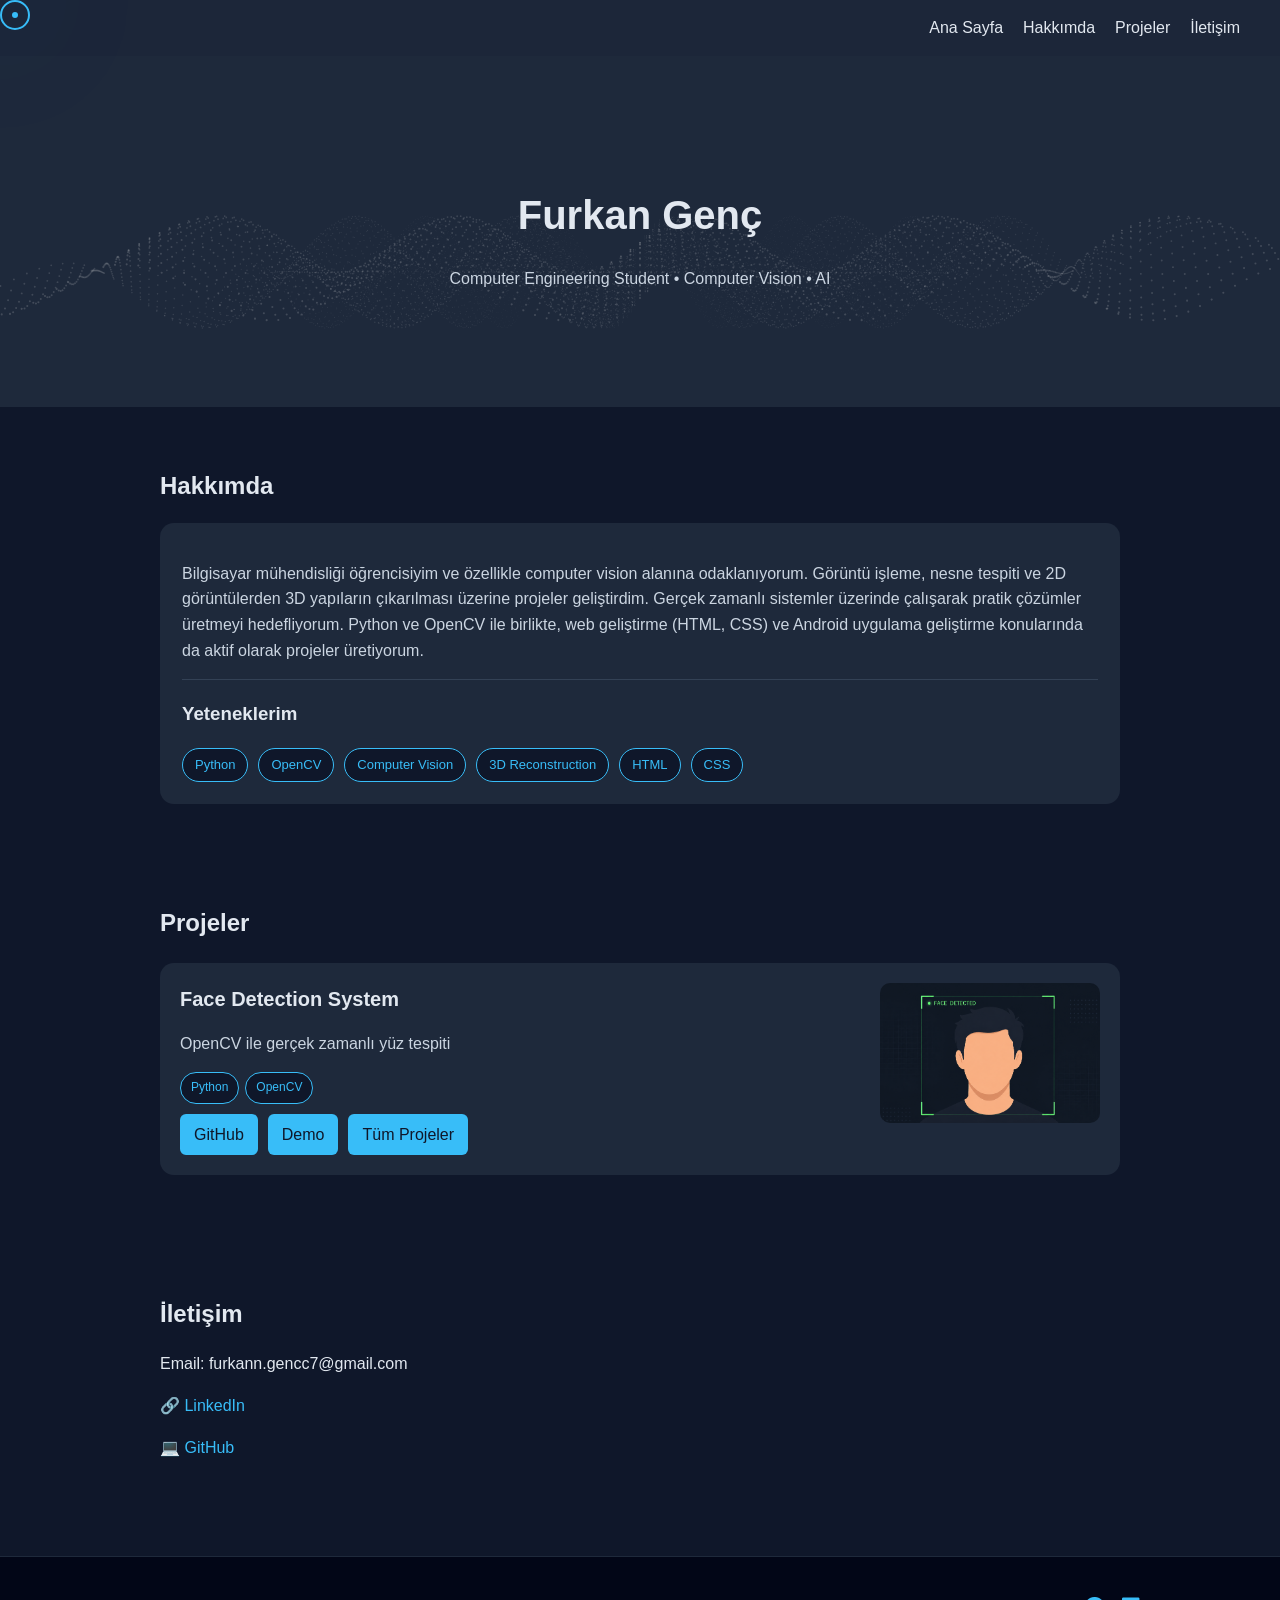
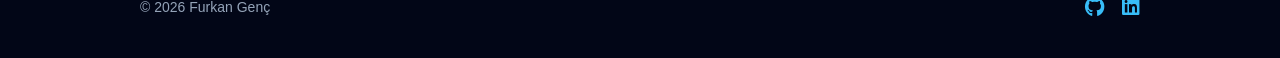
==== index.html @ 29ef0cb0 "Add files via upload" ====
<!DOCTYPE html>
<html lang="tr">
<head>
  <meta charset="UTF-8">
  <meta name="viewport" content="width=device-width, initial-scale=1.0">
  <title>Furkan Portfolio</title>
  <link rel="stylesheet" href="style.css">
<link rel="stylesheet" href="https://cdnjs.cloudflare.com/ajax/libs/font-awesome/6.5.0/css/all.min.css">
  <style>
    html {
      scroll-behavior: smooth;
    }
  </style>
</head>

<body>

<div class="cursor-ring">
<div class="cursor-dot"></div>
</div>
<div class="cursor-light"></div>

<nav class="navbar">
 
  <div class="left">
    <div class="logo"></div>
  </div>
   <input type="checkbox" id="menu-toggle">
  <label for="menu-toggle" class="hamburger">☰</label>

  
    <ul class="nav-links">
      <li><a href="#home">Ana Sayfa</a></li>
      <li><a href="#about">Hakkımda</a></li>
      <li><a href="projects.html">Projeler</a></li>
      <li><a href="#contact">İletişim</a></li>
    </ul>


 

</nav>

<header id="home" class="hero">

  <canvas id="wave3D"></canvas>

  <div class="hero-content">

    <h1>Furkan Genç</h1>

    <p class="hero-subtitle">
      Computer Engineering Student • Computer Vision • AI
    </p>

    

  </div>

</header>
<section id="about" class="section">

  <h2>Hakkımda</h2>

  <div class="about-card">
    <p class="about-text">
     Bilgisayar mühendisliği öğrencisiyim ve özellikle computer vision alanına odaklanıyorum. 
Görüntü işleme, nesne tespiti ve 2D görüntülerden 3D yapıların çıkarılması üzerine projeler geliştirdim. 
Gerçek zamanlı sistemler üzerinde çalışarak pratik çözümler üretmeyi hedefliyorum.

Python ve OpenCV ile birlikte, web geliştirme (HTML, CSS) ve Android uygulama geliştirme konularında da aktif olarak projeler üretiyorum.
    </p>

    <div class="line"></div>

    <h3>Yeteneklerim</h3>

    <div class="skills">
      <span>Python</span>
      <span>OpenCV</span>
      <span>Computer Vision</span>
      <span>3D Reconstruction</span>
      <span>HTML</span>
      <span>CSS</span>
    </div>
  </div>

</section>

<!-- PROJECT PREVIEW -->
<section class="section">
  <h2>Projeler</h2>

  <div class="project-card">
    <div class="project-info">
      <h3>Face Detection System</h3>
      <p>OpenCV ile gerçek zamanlı yüz tespiti</p>

      <div class="tags">
        <span>Python</span>
        <span>OpenCV</span>
      </div>

      <div class="buttons">
        <a href="https://github.com/FurkanGencc/image_processing_basic/tree/main/computer_vision_projects"target="_blank">GitHub</a>
        <a href="#">Demo</a>
        <a href="projects.html">Tüm Projeler</a>
      </div>
    </div>

    <div class="project-media">
      <img src="images/face_Detection.png" alt="Face Detection">
    </div>
  </div>

</section>

<!-- CONTACT -->
<section id="contact" class="section">

  <h2>İletişim</h2>

  <p>Email: furkann.gencc7@gmail.com</p>
  <p>🔗 <a href="https://www.linkedin.com/in/furkan-gen%C3%A7-9b0784228/" target="_blank">LinkedIn</a></p>
  <p>💻 <a href="https://github.com/FurkanGencc" target="_blank">GitHub</a></p>

</section>
<script>
const canvas = document.getElementById("wave3D");
const ctx = canvas.getContext("2d");

function resize() {
  const dpr = window.devicePixelRatio || 1;
  canvas.width = canvas.offsetWidth * dpr;
  canvas.height = canvas.offsetHeight * dpr;
  ctx.setTransform(dpr, 0, 0, dpr, 0, 0);
}
resize();
window.addEventListener("resize", resize);

let time = 0;

// 🔥 biraz azaltıldı ama görünüm aynı hissi verir
const cols = 120;
const rows = 80;

// 🎯 scroll sırasında kapatma (EN BÜYÜK OPTİMİZASYON)
let isVisible = true;

const observer = new IntersectionObserver((entries) => {
  isVisible = entries[0].isIntersecting;
}, {
  threshold: 0.01
});

observer.observe(canvas);

// 🔥 ön hesaplamalar (micro optimize)
const waveScale = 0.25;
const waveHeight = 28;
const spacing = 6;
const depthFactor = 0.85;
const distance = 420;

function draw() {
  if (!isVisible) {
    requestAnimationFrame(draw);
    return;
  }

  ctx.clearRect(0, 0, canvas.width, canvas.height);

  time += 0.02;

  const centerX = canvas.offsetWidth / 2;
  const centerY = canvas.offsetHeight / 2;

  for (let z = 0; z < rows; z++) {
    const pzBase = (z - rows / 2) * spacing;

    for (let x = 0; x < cols; x++) {

      const px = (x - cols / 2) * spacing;

      // 🌊 wave (aynı ama daha hafif hesap)
      const wave =
        Math.sin(x * waveScale + time) +
        Math.cos(z * waveScale + time);

      const py = wave * waveHeight;

      const scale = distance / (distance + pzBase * depthFactor);

      const screenX = centerX + px * scale;
      const screenY = centerY + py + 40;

      if (scale <= 0) continue;

      const size = 0.55 * scale;
      const alpha = Math.min(0.6, scale * 0.1);

      ctx.beginPath();
      ctx.fillStyle = `rgba(220,220,220,${alpha})`;
      ctx.arc(screenX, screenY, size, 0, Math.PI * 2);
      ctx.fill();
    }
  }

  requestAnimationFrame(draw);
}

draw();
const cursor = document.querySelector(".cursor-ring");

let mouseX = 0;
let mouseY = 0;

let x = 0;
let y = 0;

/* mouse takip */
document.addEventListener("mousemove", (e) => {
  mouseX = e.clientX;
  mouseY = e.clientY;
});

function animate() {
  x += (mouseX - x) * 0.18;
  y += (mouseY - y) * 0.18;

  cursor.style.transform = `translate(${x}px, ${y}px)`;

  requestAnimationFrame(animate);
}

animate();

const targets = document.querySelectorAll(
  "a, button, .project-card, .about-card, .card, .navbar, footer"
);

targets.forEach(el => {
  el.addEventListener("mouseover", () => {
    cursor.style.opacity = "0";
  });

  el.addEventListener("mouseout", () => {
    cursor.style.opacity = "1";
  });
});


</script>

<footer class="footer">
  <div class="footer-content">

    <p>© 2026 Furkan Genç</p>

    <div class="footer-icons">
      <a href="https://github.com/FurkanGencc" target="_blank">
        <i class="fa-brands fa-github"></i>
      </a>

      <a href="https://www.linkedin.com/in/furkan-gen%C3%A7-9b0784228/" target="_blank">
        <i class="fa-brands fa-linkedin"></i>
      </a>
    </div>

  </div>
</footer>
</body>
</html>
---- style.css ----
/* ================= BASE ================= */
* {
  box-sizing: border-box;
}

body {
  font-family: Arial, sans-serif;
  margin: 0;
  background: #0f172a;
  color: #e2e8f0;
  line-height: 1.6;
}

/* ================= NAVBAR ================= */
.navbar {
  position: sticky;
  top: 0;
  z-index: 1000;

  display: flex;
  justify-content: space-between;
  align-items: center;

  padding: 15px 40px;
  background: rgba(30, 41, 59, 0.9);
  backdrop-filter: blur(10px);
  border-bottom: 1px solid #1e293b;
  
}

.logo {
  font-weight: bold;
  font-size: 18px;
}

.nav-links {
  list-style: none;
  display: flex;
  gap: 20px;
  margin: 0;
  padding: 0;
}

.nav-links a {
  color: #e2e8f0;
  text-decoration: none;
}


/* ================= HERO ================= */
.hero {
  position: relative;
  text-align: center;
  padding: 70px 20px;
  background: #1e293b;
  height: 100vh;
}

.hero h1 {
  font-size: 40px;
}

/* ================= SECTION (KRİTİK FIX) ================= */
.section {
  width: 100%;
  max-width: 1000px;
  margin: 0 auto;
  padding: 40px 20px;
}

/* başlık hizası */
.section h2 {
  text-align: left;
  margin-bottom: 18px;
}

/* ================= ABOUT CARD ================= */
.about-card {
  background: #1e293b;
  padding: 22px;
  border-radius: 14px;
  transition: 0.3s;
}

.about-card:hover {
  transform: translateY(-3px);
}

.about-text {
  color: #cbd5e1;
}

.line {
  height: 1px;
  background: #334155;
  margin: 14px 0;
}

.skills {
  display: flex;
  flex-wrap: wrap;
  gap: 10px;
}

.skills span {
  padding: 6px 12px;
  border-radius: 20px;
  background: #0f172a;
  border: 1px solid #38bdf8;
  color: #38bdf8;
  font-size: 13px;
}

.skills span:hover {
  background: #38bdf8;
  color: #0f172a;
}

/* ================= PROJECT PREVIEW (HOME CARD) ================= */
.project {
  background: #1e293b;
  padding: 20px;
  margin: 15px 0;
  border-radius: 12px;
  border: 1px solid #0f172a;
  transition: 0.25s ease;
}

.project:hover {
  transform: translateY(-3px);
}

.project a {
  display: inline-block;
  margin-top: 10px;
  padding: 6px 12px;
  background: #38bdf8;
  color: #0f172a;
  border-radius: 6px;
  text-decoration: none;
}

/* ================= PROJECT PAGE CARD ================= */
.project-card {
  display: grid;
  grid-template-columns: 1fr 220px;
  gap: 20px;

  background: #1e293b;
  padding: 20px;
  margin: 20px 0;
  border-radius: 14px;

  transition: 0.25s ease;
}

.project-card:hover {
  transform: translateY(-4px);
}

.project-info h3 {
  font-size: 20px;
  margin: 0;
}

.project-info p {
  color: #cbd5e1;
}

/* tags */
.tags {
  display: flex;
  flex-wrap: wrap;
  gap: 6px;
  margin: 10px 0;
}

.tags span {
  background: #0f172a;
  border: 1px solid #38bdf8;
  color: #38bdf8;
  padding: 5px 10px;
  border-radius: 20px;
  font-size: 12px;
}

/* buttons */
.buttons {
  display: flex;
  flex-wrap: wrap;
  gap: 10px;
  margin-top: 10px;
}

.buttons a {
  padding: 8px 14px;
  background: #38bdf8;
  color: #0f172a;
  border-radius: 6px;
  text-decoration: none;
}

/* media */
.project-media {
  width: 100%;
  height: 140px;
  background: #0f172a;
  border-radius: 10px;
   overflow: hidden;
}
.project-media img{
  width: 100%;
  height: 120%;
  object-fit: cover;
}
/* ================= CONTACT ================= */
.contact-card {
  background: #1e293b;
  padding: 20px;
  border-radius: 12px;
}

/* ================= HAMBURGER ================= */
#menu-toggle {
  display: none;
}

.hamburger {
  display: none;
  font-size: 26px;
  cursor: pointer;
  color: #e2e8f0;
}

/* ================= MOBILE FIX (FINAL CLEAN SYSTEM) ================= */
@media (max-width: 768px) {

  .hamburger {
    display: block;
  }

  .nav-links {
    display: none;
    flex-direction: column;
    position: absolute;
    top: 60px;
    right: 20px;
    background: #1e293b;
    padding: 15px;
    border-radius: 10px;
  }

  #menu-toggle:checked ~ .nav-links {
    display: flex;
  }

  /* SECTION FULL ALIGN */
  .section {
    padding: 25px 14px;
  }

  /* HOME PROJECT CARD */
  .project {
    margin: 12px 0;
  }

  /* PROJECT PAGE CARD FIX */
  .project-card {
    grid-template-columns: 1fr;
    gap: 12px;
  }

  .project-media {
    height: 180px;
  }

  /* TEXT SCALE FIX */
  .hero h1 {
    font-size: 32px;
  }

  .project-info h3 {
    font-size: 18px;
  }
}
#contact a {
  color: #38bdf8;
  text-decoration: none;
}

#contact a:hover {
  text-decoration: underline;
}
/* ================= HERO FIX ================= */
/* ================= HERO AI BACKGROUND ================= */
.hero {
  position: relative;
  height: 350px;
  overflow: hidden;
  display: flex;
  justify-content: center;
  align-items: center;
  text-align: center;
  background: #1e293b;
}

/* CANVAS */



.hero-subtitle {
  color: #cbd5e1;
  font-size: 16px;
  margin-top: -20px;
}




#wave3D {
  position: absolute;
  inset: 0;
  top: 0;
  left: 0;
  width: 100%;
  height: 100%;
  display: block;
}
.cursor-light {
  transition: transform 0.1s ease-out;
  position: fixed;
  top: 0;
  left: 0;
  width: 200px;
  height: 200px;
  pointer-events: none;
  z-index: 9999;

  background: radial-gradient(
    circle,
    rgba(14, 165, 233, 0.22) 0%,
  rgba(14, 165, 233, 0.10) 25%,
  rgba(2, 132, 199, 0.06) 45%,
  rgba(2, 132, 199, 0.02) 65%,
  rgba(0, 0, 0, 0) 80%
  );

  transform: translate(-50%, -50%);

  /* 🔥 ASIL FIX */
  filter: blur(90px) saturate(160%);

  opacity: 0.3;

  /* 💡 daha smooth GPU rendering */
  will-change: transform;
}


#depthField {
  position: absolute;
  inset: 0;
  width: 100%;
  height: 100%;
  z-index: 0;
}

.hero-content {
  display: flex;
  flex-direction: column;
  align-items: center;
  justify-content: center;
  gap: 10px;
}
.hero {
  display: flex;
  align-items: center;
  justify-content: center;
}

.hero-content {
  position: relative;
  z-index: 2;

  display: flex;
  flex-direction: column;
  align-items: center;
  justify-content: center;

  gap: 12px;
}
/* 🔵 CURSOR CONTAINER */
.cursor-ring {
  position: fixed;
  top: 0;
  left: 0;

  width: 30px;
  height: 30px;

  border: 2px solid #38bdf8;
  border-radius: 50%;

  pointer-events: none;
  z-index: 9999;

  transform: translate(-50%, -50%);

  display: flex;
  align-items: center;
  justify-content: center;

  transition: opacity 0.2s ease;
}

/* 🔵 DOT */
.cursor-dot {
  width: 6px;
  height: 6px;
  background: #38bdf8;
  border-radius: 50%;
}


.cursor-hide {
  opacity: 0;
}
.footer {
  background: #020617;
  border-top: 1px solid #1e293b;
  padding: 25px 20px;
  margin-top: 40px;
}

.footer-content {
  max-width: 1000px;
  margin: 0 auto;

  display: flex;
  justify-content: space-between;
  align-items: center;
}

.footer p {
  color: #94a3b8;
  font-size: 14px;
}

/* 🔵 ikonlar */
.footer-icons {
  display: flex;
  gap: 18px;
}

.footer-icons a {
  color: #38bdf8;
  font-size: 20px;
  transition: 0.2s;
}

.footer-icons a:hover {
  transform: translateY(-3px);
  color: #0ea5e9;
}
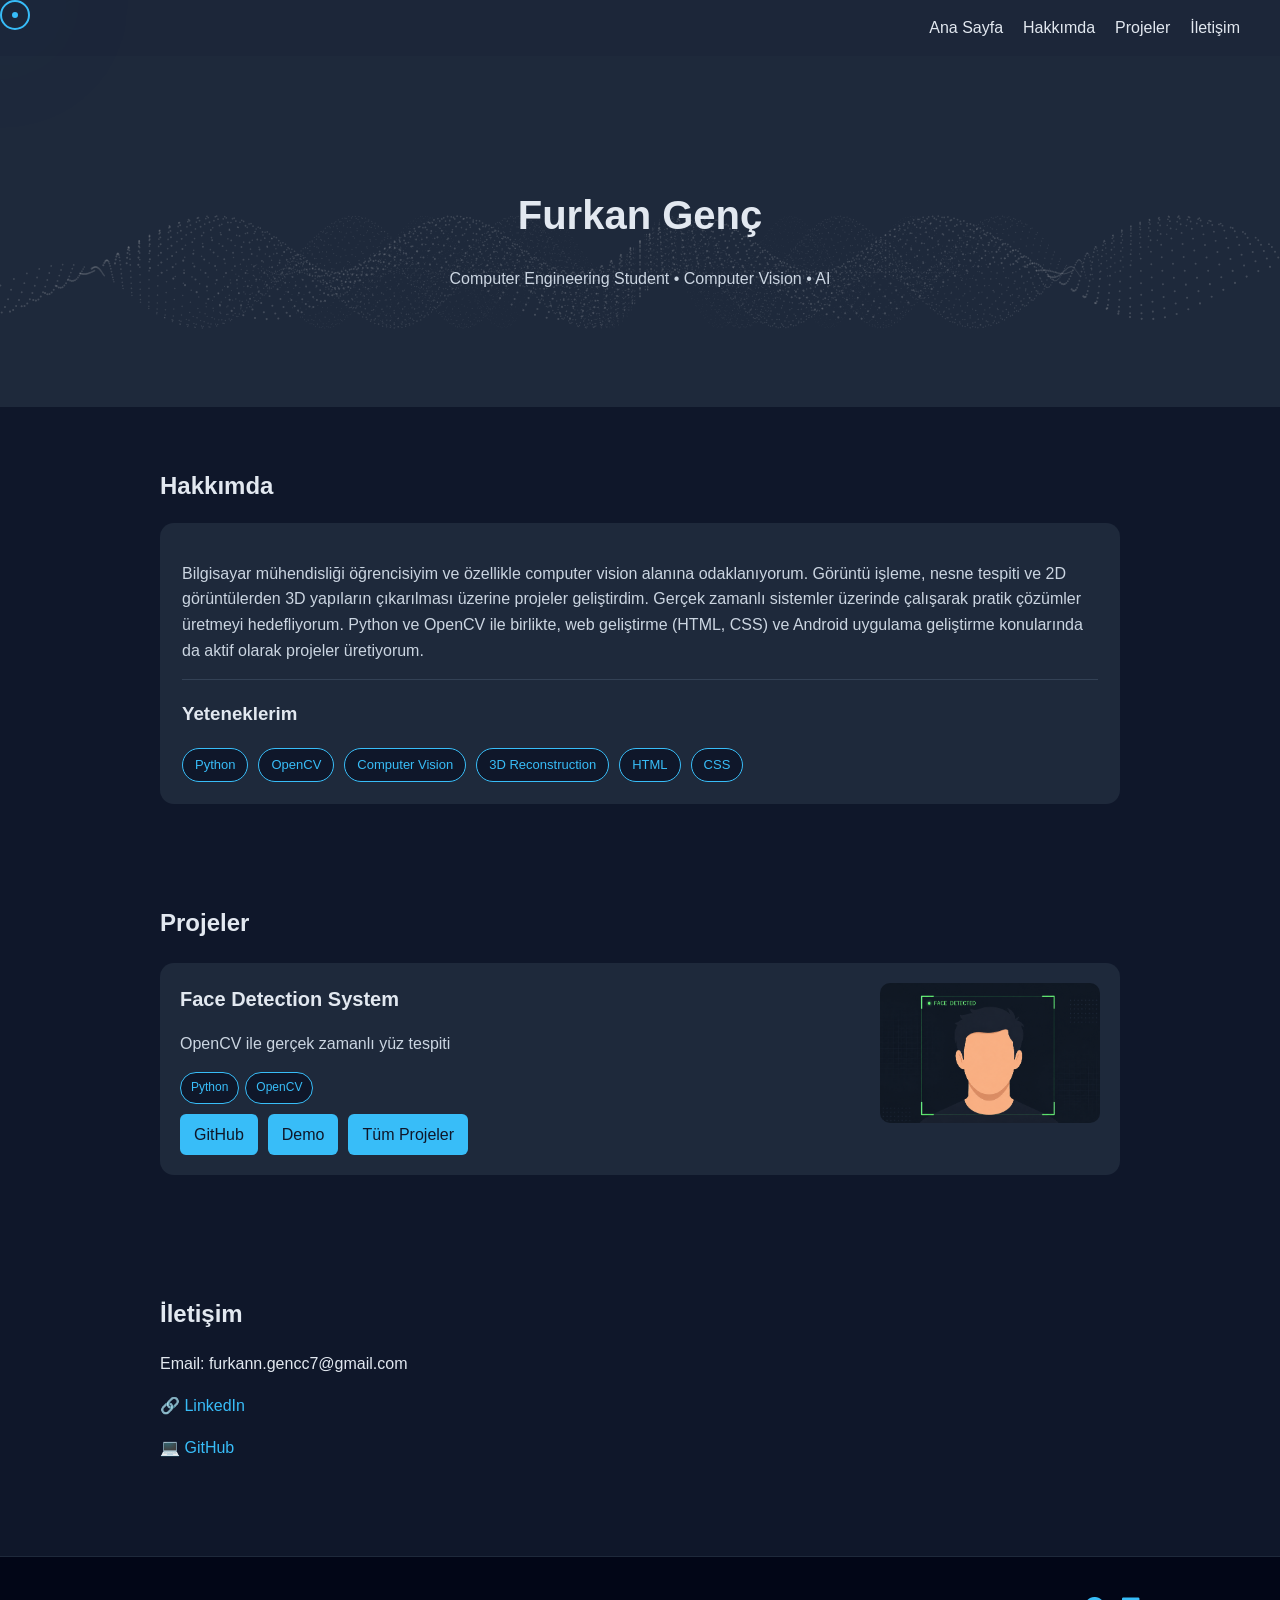
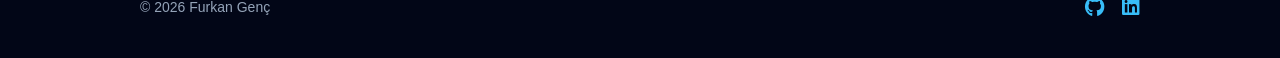
==== commit 9370edae: "Fix HTML structure and remove duplicate content" ====
--- a/index.html
+++ b/index.html
@@ -140,11 +140,10 @@
 
 let time = 0;
 
-// 🔥 biraz azaltıldı ama görünüm aynı hissi verir
+
 const cols = 120;
 const rows = 80;
 
-// 🎯 scroll sırasında kapatma (EN BÜYÜK OPTİMİZASYON)
 let isVisible = true;
 
 const observer = new IntersectionObserver((entries) => {
@@ -155,7 +154,7 @@
 
 observer.observe(canvas);
 
-// 🔥 ön hesaplamalar (micro optimize)
+
 const waveScale = 0.25;
 const waveHeight = 28;
 const spacing = 6;
@@ -182,7 +181,7 @@
 
       const px = (x - cols / 2) * spacing;
 
-      // 🌊 wave (aynı ama daha hafif hesap)
+
       const wave =
         Math.sin(x * waveScale + time) +
         Math.cos(z * waveScale + time);
@@ -270,4 +269,4 @@
   </div>
 </footer>
 </body>
-</html>+</html>
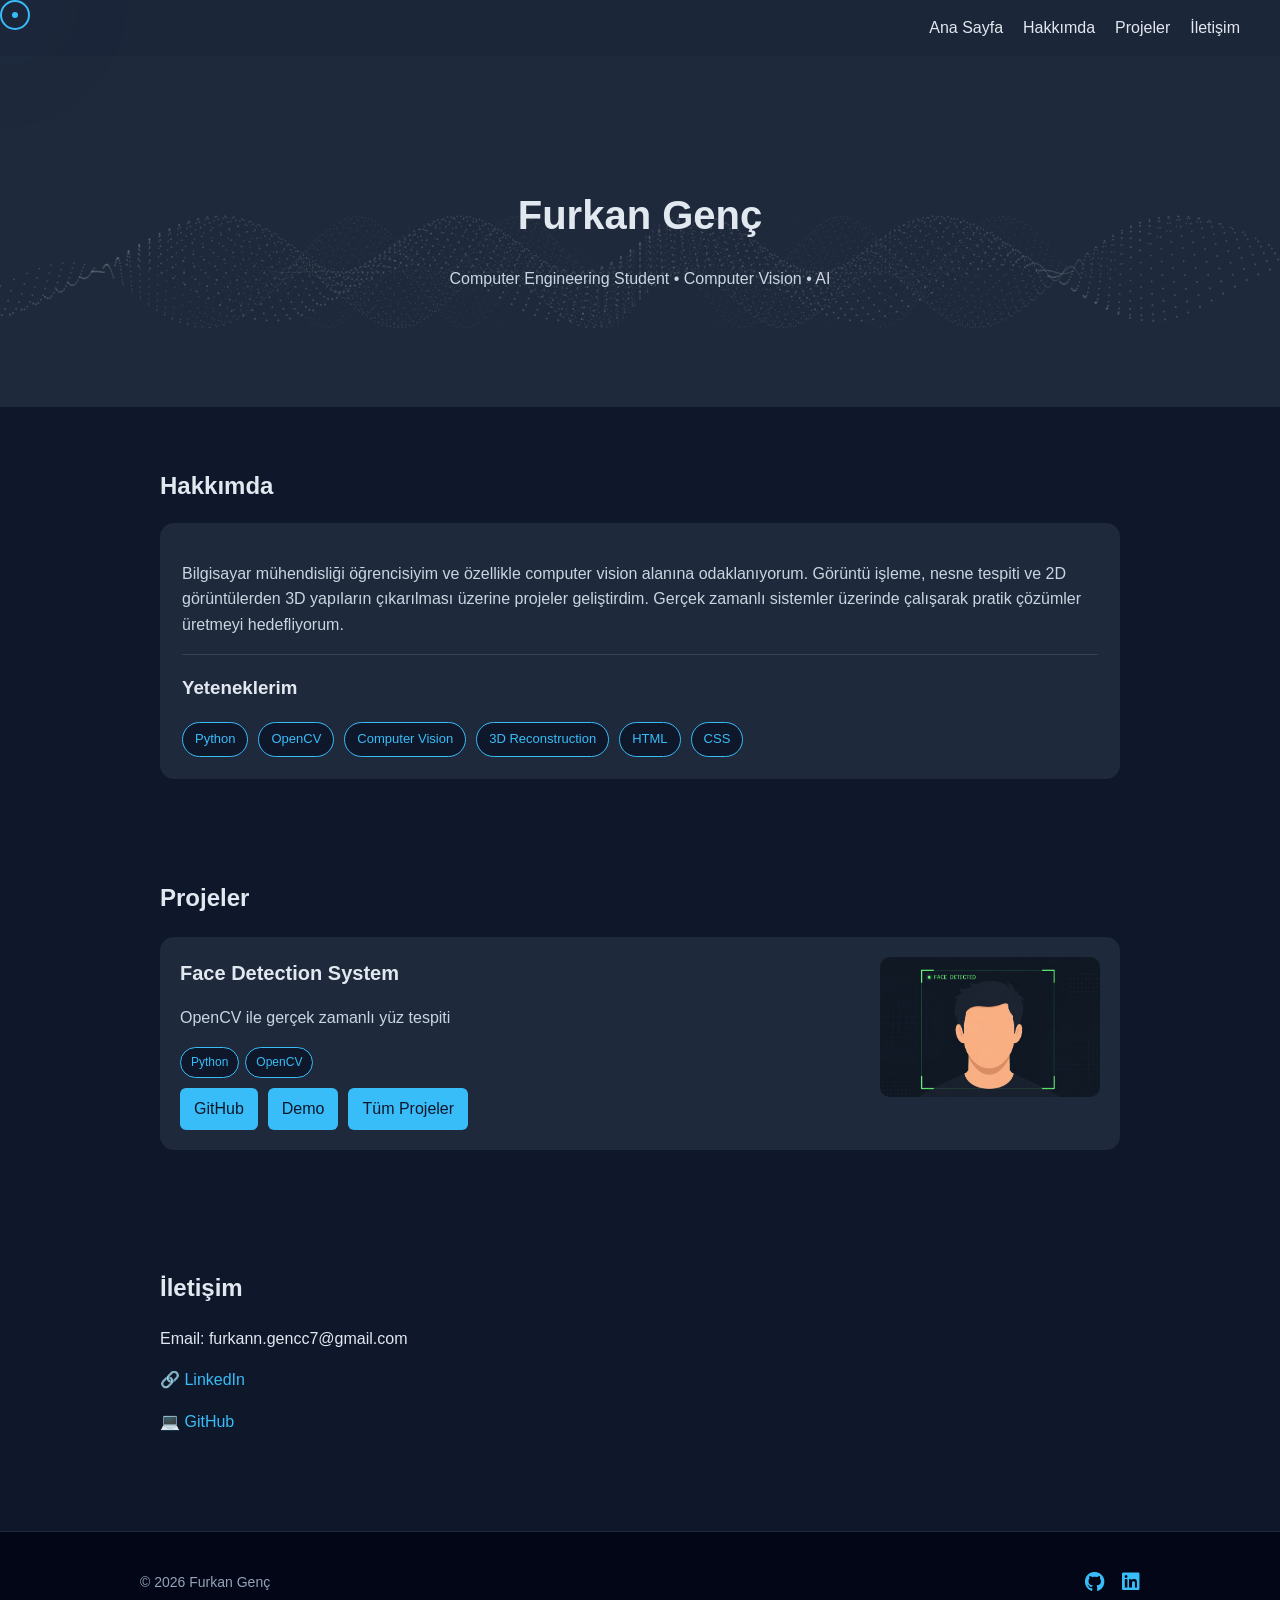
==== commit b5dacffa: "Refactor HTML structure and improve responsiveness" ====
--- a/index.html
+++ b/index.html
@@ -5,7 +5,7 @@
   <meta name="viewport" content="width=device-width, initial-scale=1.0">
   <title>Furkan Portfolio</title>
   <link rel="stylesheet" href="style.css">
-<link rel="stylesheet" href="https://cdnjs.cloudflare.com/ajax/libs/font-awesome/6.5.0/css/all.min.css">
+  <link rel="stylesheet" href="https://cdnjs.cloudflare.com/ajax/libs/font-awesome/6.5.0/css/all.min.css">
   <style>
     html {
       scroll-behavior: smooth;
@@ -16,7 +16,7 @@
 <body>
 
 <div class="cursor-ring">
-<div class="cursor-dot"></div>
+  <div class="cursor-dot"></div>
 </div>
 <div class="cursor-light"></div>
 
@@ -25,19 +25,16 @@
   <div class="left">
     <div class="logo"></div>
   </div>
-   <input type="checkbox" id="menu-toggle">
+
+  <input type="checkbox" id="menu-toggle">
   <label for="menu-toggle" class="hamburger">☰</label>
 
-  
-    <ul class="nav-links">
-      <li><a href="#home">Ana Sayfa</a></li>
-      <li><a href="#about">Hakkımda</a></li>
-      <li><a href="projects.html">Projeler</a></li>
-      <li><a href="#contact">İletişim</a></li>
-    </ul>
-
-
- 
+  <ul class="nav-links">
+    <li><a href="#home">Ana Sayfa</a></li>
+    <li><a href="#about">Hakkımda</a></li>
+    <li><a href="projects.html">Projeler</a></li>
+    <li><a href="#contact">İletişim</a></li>
+  </ul>
 
 </nav>
 
@@ -53,22 +50,19 @@
       Computer Engineering Student • Computer Vision • AI
     </p>
 
-    
-
   </div>
 
 </header>
+
 <section id="about" class="section">
 
   <h2>Hakkımda</h2>
 
   <div class="about-card">
     <p class="about-text">
-     Bilgisayar mühendisliği öğrencisiyim ve özellikle computer vision alanına odaklanıyorum. 
-Görüntü işleme, nesne tespiti ve 2D görüntülerden 3D yapıların çıkarılması üzerine projeler geliştirdim. 
-Gerçek zamanlı sistemler üzerinde çalışarak pratik çözümler üretmeyi hedefliyorum.
-
-Python ve OpenCV ile birlikte, web geliştirme (HTML, CSS) ve Android uygulama geliştirme konularında da aktif olarak projeler üretiyorum.
+      Bilgisayar mühendisliği öğrencisiyim ve özellikle computer vision alanına odaklanıyorum. 
+      Görüntü işleme, nesne tespiti ve 2D görüntülerden 3D yapıların çıkarılması üzerine projeler geliştirdim. 
+      Gerçek zamanlı sistemler üzerinde çalışarak pratik çözümler üretmeyi hedefliyorum.
     </p>
 
     <div class="line"></div>
@@ -87,7 +81,6 @@
 
 </section>
 
-<!-- PROJECT PREVIEW -->
 <section class="section">
   <h2>Projeler</h2>
 
@@ -102,7 +95,7 @@
       </div>
 
       <div class="buttons">
-        <a href="https://github.com/FurkanGencc/image_processing_basic/tree/main/computer_vision_projects"target="_blank">GitHub</a>
+        <a href="https://github.com/FurkanGencc/image_processing_basic/tree/main/computer_vision_projects" target="_blank">GitHub</a>
         <a href="#">Demo</a>
         <a href="projects.html">Tüm Projeler</a>
       </div>
@@ -115,7 +108,6 @@
 
 </section>
 
-<!-- CONTACT -->
 <section id="contact" class="section">
 
   <h2>İletişim</h2>
@@ -125,7 +117,11 @@
   <p>💻 <a href="https://github.com/FurkanGencc" target="_blank">GitHub</a></p>
 
 </section>
+
 <script>
+const isMobile = window.matchMedia("(max-width: 768px)").matches;
+
+/* ---------------- WAVE ---------------- */
 const canvas = document.getElementById("wave3D");
 const ctx = canvas.getContext("2d");
 
@@ -139,8 +135,6 @@
 window.addEventListener("resize", resize);
 
 let time = 0;
-
-
 const cols = 120;
 const rows = 80;
 
@@ -148,12 +142,9 @@
 
 const observer = new IntersectionObserver((entries) => {
   isVisible = entries[0].isIntersecting;
-}, {
-  threshold: 0.01
-});
+}, { threshold: 0.01 });
 
 observer.observe(canvas);
-
 
 const waveScale = 0.25;
 const waveHeight = 28;
@@ -168,7 +159,6 @@
   }
 
   ctx.clearRect(0, 0, canvas.width, canvas.height);
-
   time += 0.02;
 
   const centerX = canvas.offsetWidth / 2;
@@ -180,7 +170,6 @@
     for (let x = 0; x < cols; x++) {
 
       const px = (x - cols / 2) * spacing;
-
 
       const wave =
         Math.sin(x * waveScale + time) +
@@ -209,45 +198,48 @@
 }
 
 draw();
-const cursor = document.querySelector(".cursor-ring");
-
-let mouseX = 0;
-let mouseY = 0;
-
-let x = 0;
-let y = 0;
-
-/* mouse takip */
-document.addEventListener("mousemove", (e) => {
-  mouseX = e.clientX;
-  mouseY = e.clientY;
-});
-
-function animate() {
-  x += (mouseX - x) * 0.18;
-  y += (mouseY - y) * 0.18;
-
-  cursor.style.transform = `translate(${x}px, ${y}px)`;
-
-  requestAnimationFrame(animate);
+
+/* ---------------- CURSOR (SADECE DESKTOP) ---------------- */
+if (!isMobile) {
+
+  const cursor = document.querySelector(".cursor-ring");
+
+  let mouseX = 0;
+  let mouseY = 0;
+
+  let x = 0;
+  let y = 0;
+
+  document.addEventListener("mousemove", (e) => {
+    mouseX = e.clientX;
+    mouseY = e.clientY;
+  });
+
+  function animate() {
+    x += (mouseX - x) * 0.18;
+    y += (mouseY - y) * 0.18;
+
+    cursor.style.transform = `translate(${x}px, ${y}px)`;
+
+    requestAnimationFrame(animate);
+  }
+
+  animate();
+
+  const targets = document.querySelectorAll(
+    "a, button, .project-card, .about-card, .card, .navbar, footer"
+  );
+
+  targets.forEach(el => {
+    el.addEventListener("mouseover", () => {
+      cursor.style.opacity = "0";
+    });
+
+    el.addEventListener("mouseout", () => {
+      cursor.style.opacity = "1";
+    });
+  });
 }
-
-animate();
-
-const targets = document.querySelectorAll(
-  "a, button, .project-card, .about-card, .card, .navbar, footer"
-);
-
-targets.forEach(el => {
-  el.addEventListener("mouseover", () => {
-    cursor.style.opacity = "0";
-  });
-
-  el.addEventListener("mouseout", () => {
-    cursor.style.opacity = "1";
-  });
-});
-
 
 </script>
 
@@ -268,5 +260,6 @@
 
   </div>
 </footer>
+
 </body>
 </html>
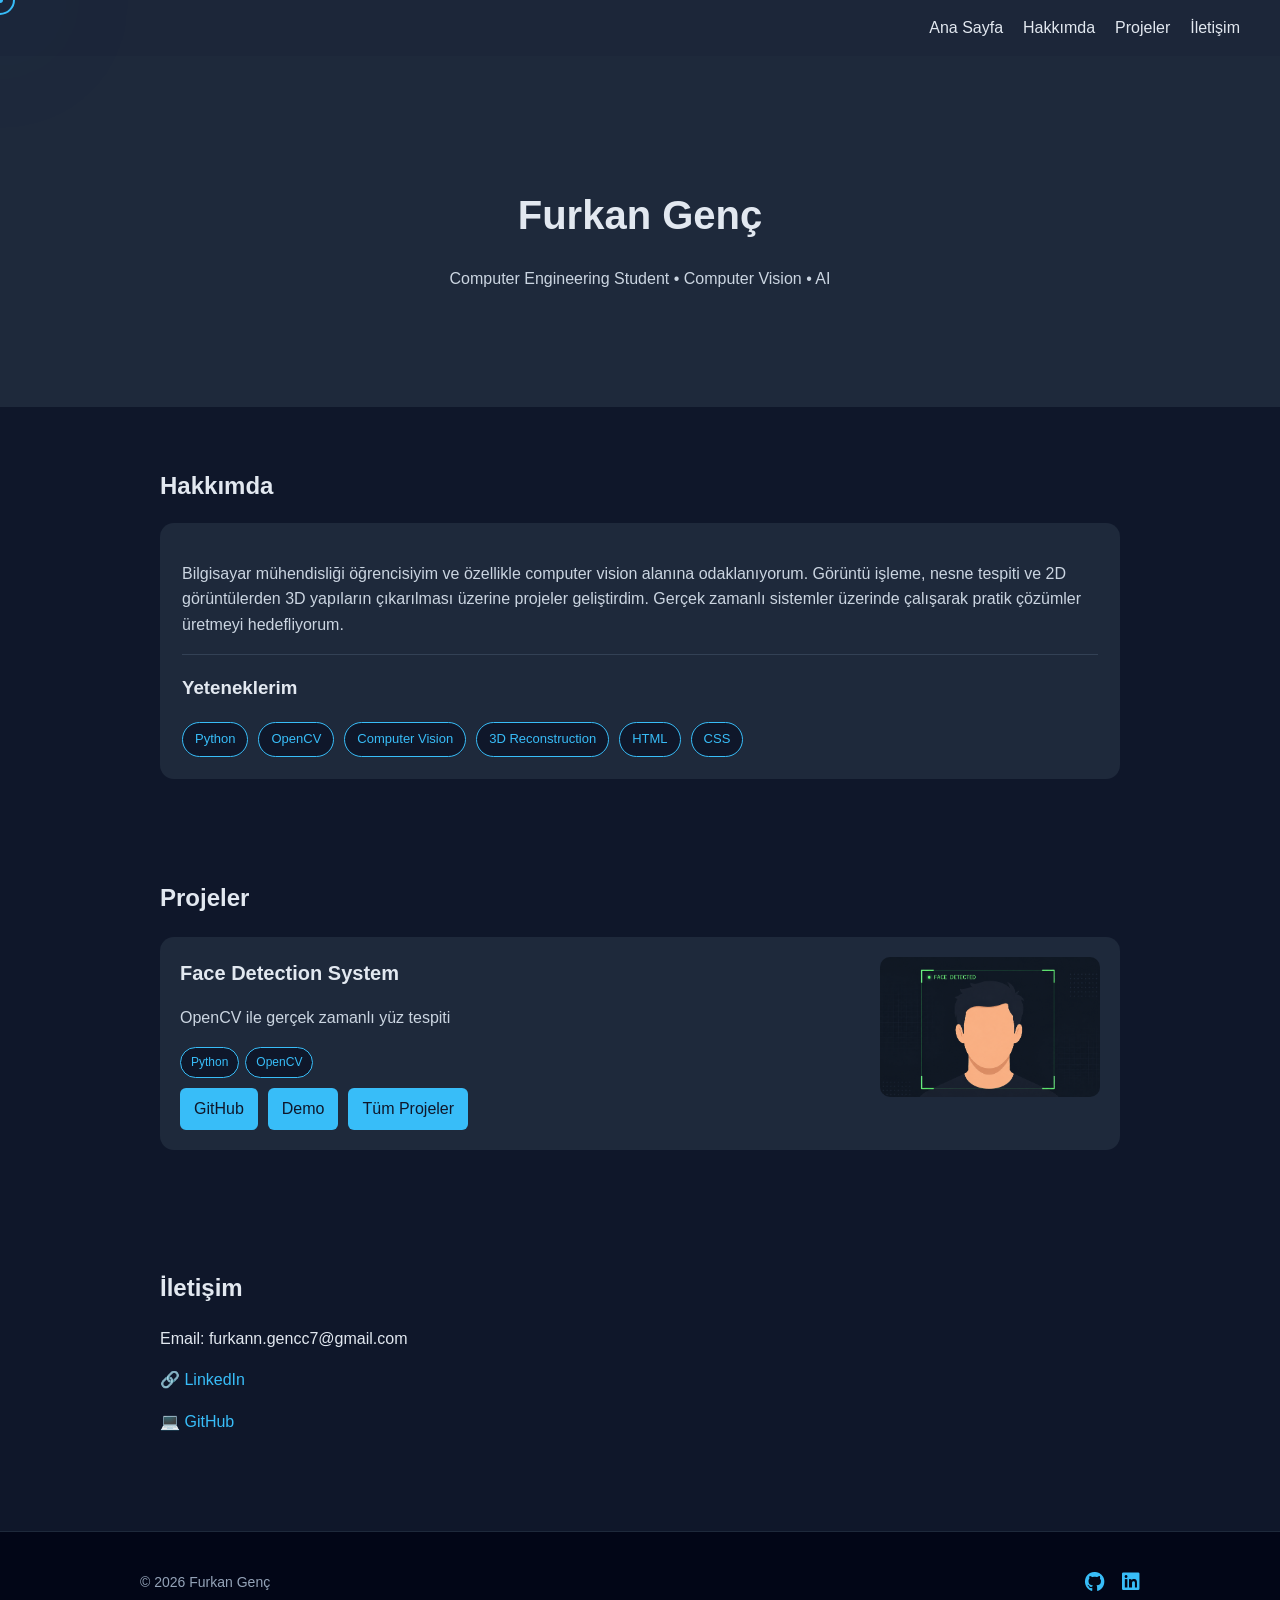
==== commit 2eba5b9c: "Update index.html" ====
--- a/index.html
+++ b/index.html
@@ -199,10 +199,12 @@
 
 draw();
 
-/* ---------------- CURSOR (SADECE DESKTOP) ---------------- */
+const isMobile = window.matchMedia("(max-width: 768px)").matches || 'ontouchstart' in window;
+
 if (!isMobile) {
 
   const cursor = document.querySelector(".cursor-ring");
+  const light = document.querySelector(".cursor-light");
 
   let mouseX = 0;
   let mouseY = 0;
@@ -225,22 +227,7 @@
   }
 
   animate();
-
-  const targets = document.querySelectorAll(
-    "a, button, .project-card, .about-card, .card, .navbar, footer"
-  );
-
-  targets.forEach(el => {
-    el.addEventListener("mouseover", () => {
-      cursor.style.opacity = "0";
-    });
-
-    el.addEventListener("mouseout", () => {
-      cursor.style.opacity = "1";
-    });
-  });
 }
-
 </script>
 
 <footer class="footer">
--- a/style.css
+++ b/style.css
@@ -347,12 +347,11 @@
 
   transform: translate(-50%, -50%);
 
-  /* 🔥 ASIL FIX */
   filter: blur(90px) saturate(160%);
 
   opacity: 0.3;
 
-  /* 💡 daha smooth GPU rendering */
+  
   will-change: transform;
 }
 
@@ -389,7 +388,7 @@
 
   gap: 12px;
 }
-/* 🔵 CURSOR CONTAINER */
+/*  CURSOR CONTAINER */
 .cursor-ring {
   position: fixed;
   top: 0;
@@ -413,7 +412,7 @@
   transition: opacity 0.2s ease;
 }
 
-/* 🔵 DOT */
+/*  DOT */
 .cursor-dot {
   width: 6px;
   height: 6px;
@@ -425,6 +424,12 @@
 .cursor-hide {
   opacity: 0;
 }
+@media (max-width: 768px) {
+  .cursor-ring,
+  .cursor-light {
+    display: none !important;
+  }
+}
 .footer {
   background: #020617;
   border-top: 1px solid #1e293b;
@@ -446,7 +451,7 @@
   font-size: 14px;
 }
 
-/* 🔵 ikonlar */
+/*  ikonlar */
 .footer-icons {
   display: flex;
   gap: 18px;
@@ -461,4 +466,4 @@
 .footer-icons a:hover {
   transform: translateY(-3px);
   color: #0ea5e9;
-}+}
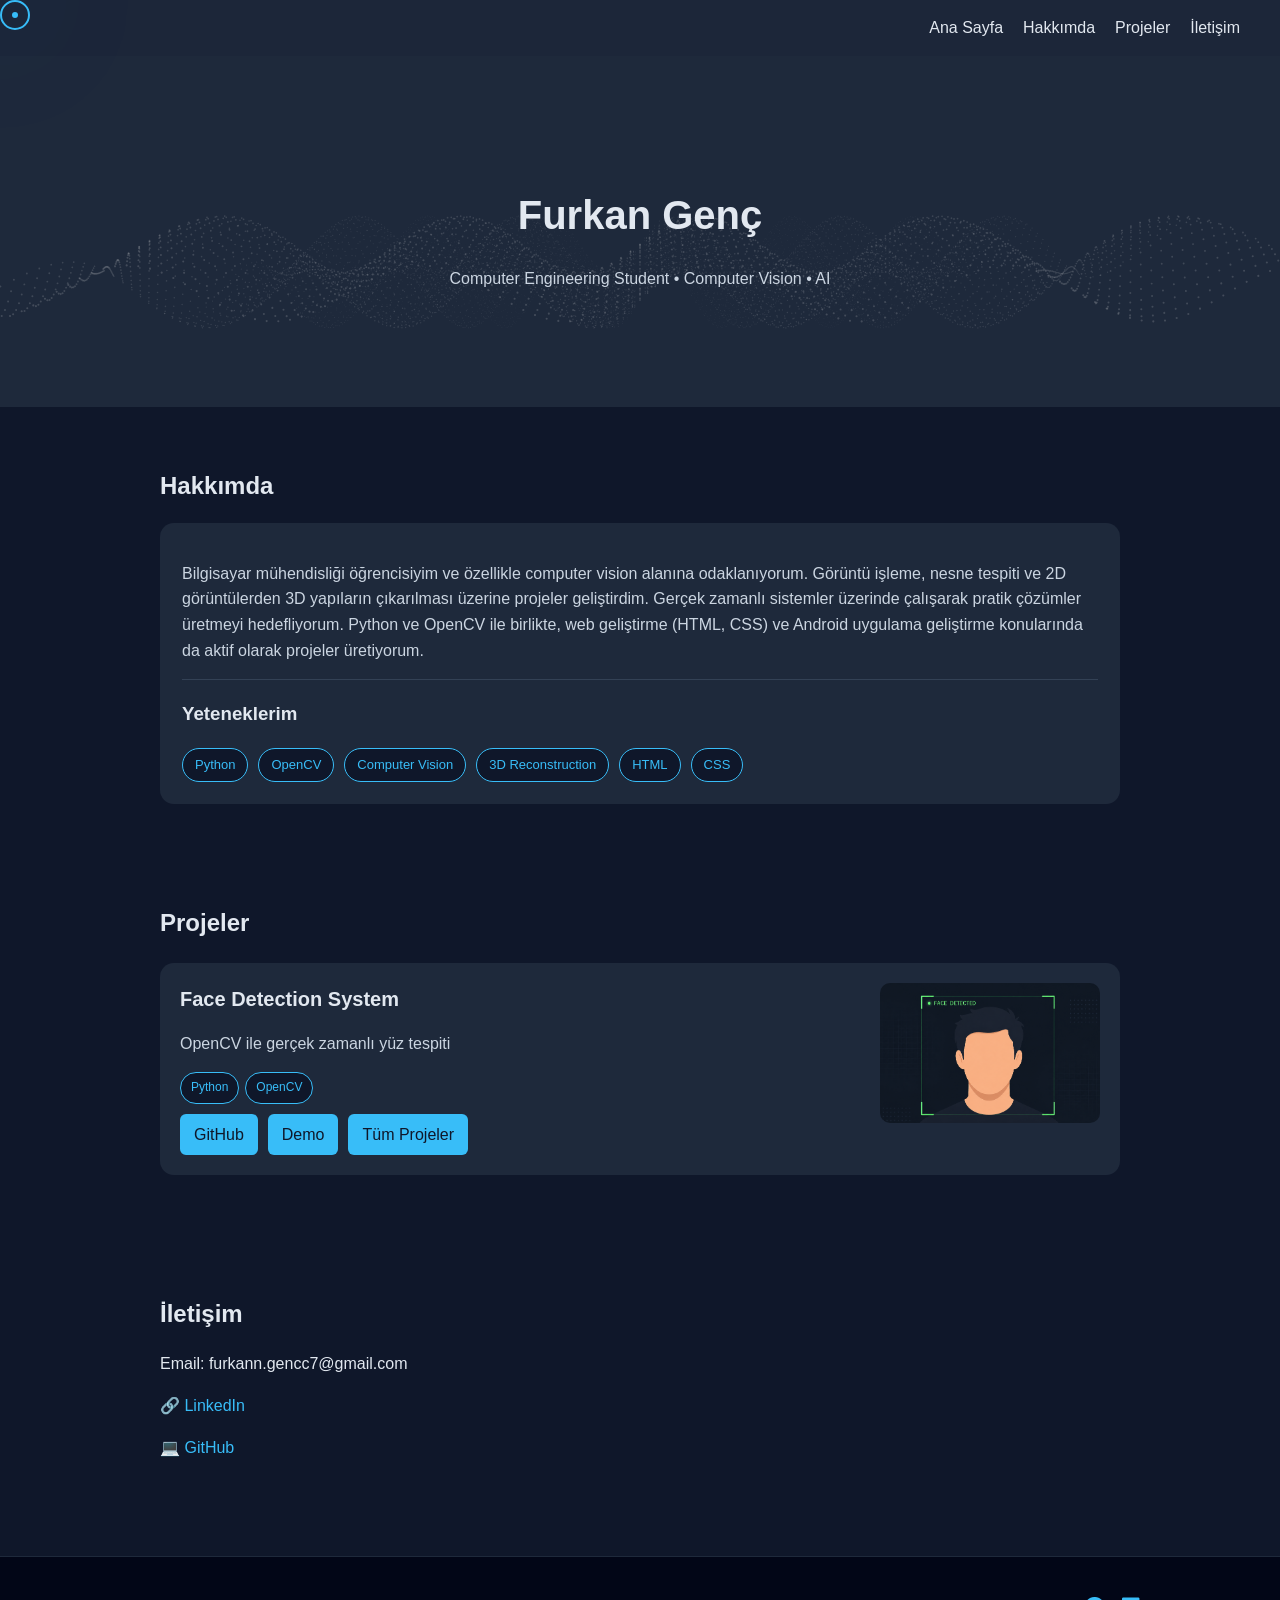
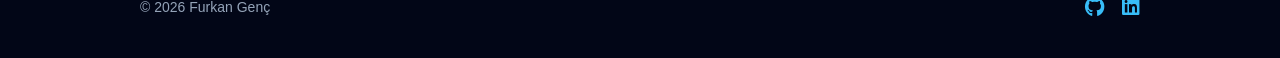
==== commit 4e43e5bb: "Revise portfolio content and layout Updated the portfolio page with new content, including skills an" ====
--- a/index.html
+++ b/index.html
@@ -5,7 +5,7 @@
   <meta name="viewport" content="width=device-width, initial-scale=1.0">
   <title>Furkan Portfolio</title>
   <link rel="stylesheet" href="style.css">
-  <link rel="stylesheet" href="https://cdnjs.cloudflare.com/ajax/libs/font-awesome/6.5.0/css/all.min.css">
+<link rel="stylesheet" href="https://cdnjs.cloudflare.com/ajax/libs/font-awesome/6.5.0/css/all.min.css">
   <style>
     html {
       scroll-behavior: smooth;
@@ -16,7 +16,7 @@
 <body>
 
 <div class="cursor-ring">
-  <div class="cursor-dot"></div>
+<div class="cursor-dot"></div>
 </div>
 <div class="cursor-light"></div>
 
@@ -25,16 +25,19 @@
   <div class="left">
     <div class="logo"></div>
   </div>
-
-  <input type="checkbox" id="menu-toggle">
+   <input type="checkbox" id="menu-toggle">
   <label for="menu-toggle" class="hamburger">☰</label>
 
-  <ul class="nav-links">
-    <li><a href="#home">Ana Sayfa</a></li>
-    <li><a href="#about">Hakkımda</a></li>
-    <li><a href="projects.html">Projeler</a></li>
-    <li><a href="#contact">İletişim</a></li>
-  </ul>
+  
+    <ul class="nav-links">
+      <li><a href="#home">Ana Sayfa</a></li>
+      <li><a href="#about">Hakkımda</a></li>
+      <li><a href="projects.html">Projeler</a></li>
+      <li><a href="#contact">İletişim</a></li>
+    </ul>
+
+
+ 
 
 </nav>
 
@@ -50,19 +53,22 @@
       Computer Engineering Student • Computer Vision • AI
     </p>
 
+    
+
   </div>
 
 </header>
-
 <section id="about" class="section">
 
   <h2>Hakkımda</h2>
 
   <div class="about-card">
     <p class="about-text">
-      Bilgisayar mühendisliği öğrencisiyim ve özellikle computer vision alanına odaklanıyorum. 
-      Görüntü işleme, nesne tespiti ve 2D görüntülerden 3D yapıların çıkarılması üzerine projeler geliştirdim. 
-      Gerçek zamanlı sistemler üzerinde çalışarak pratik çözümler üretmeyi hedefliyorum.
+     Bilgisayar mühendisliği öğrencisiyim ve özellikle computer vision alanına odaklanıyorum. 
+Görüntü işleme, nesne tespiti ve 2D görüntülerden 3D yapıların çıkarılması üzerine projeler geliştirdim. 
+Gerçek zamanlı sistemler üzerinde çalışarak pratik çözümler üretmeyi hedefliyorum.
+
+Python ve OpenCV ile birlikte, web geliştirme (HTML, CSS) ve Android uygulama geliştirme konularında da aktif olarak projeler üretiyorum.
     </p>
 
     <div class="line"></div>
@@ -81,6 +87,7 @@
 
 </section>
 
+<!-- PROJECT PREVIEW -->
 <section class="section">
   <h2>Projeler</h2>
 
@@ -95,7 +102,7 @@
       </div>
 
       <div class="buttons">
-        <a href="https://github.com/FurkanGencc/image_processing_basic/tree/main/computer_vision_projects" target="_blank">GitHub</a>
+        <a href="https://github.com/FurkanGencc/image_processing_basic/tree/main/computer_vision_projects"target="_blank">GitHub</a>
         <a href="#">Demo</a>
         <a href="projects.html">Tüm Projeler</a>
       </div>
@@ -108,6 +115,7 @@
 
 </section>
 
+<!-- CONTACT -->
 <section id="contact" class="section">
 
   <h2>İletişim</h2>
@@ -117,11 +125,7 @@
   <p>💻 <a href="https://github.com/FurkanGencc" target="_blank">GitHub</a></p>
 
 </section>
-
 <script>
-const isMobile = window.matchMedia("(max-width: 768px)").matches;
-
-/* ---------------- WAVE ---------------- */
 const canvas = document.getElementById("wave3D");
 const ctx = canvas.getContext("2d");
 
@@ -135,16 +139,21 @@
 window.addEventListener("resize", resize);
 
 let time = 0;
+
 const cols = 120;
 const rows = 80;
 
+
 let isVisible = true;
 
 const observer = new IntersectionObserver((entries) => {
   isVisible = entries[0].isIntersecting;
-}, { threshold: 0.01 });
+}, {
+  threshold: 0.01
+});
 
 observer.observe(canvas);
+
 
 const waveScale = 0.25;
 const waveHeight = 28;
@@ -159,6 +168,7 @@
   }
 
   ctx.clearRect(0, 0, canvas.width, canvas.height);
+
   time += 0.02;
 
   const centerX = canvas.offsetWidth / 2;
@@ -171,6 +181,7 @@
 
       const px = (x - cols / 2) * spacing;
 
+      // 🌊 wave (aynı ama daha hafif hesap)
       const wave =
         Math.sin(x * waveScale + time) +
         Math.cos(z * waveScale + time);
@@ -198,36 +209,46 @@
 }
 
 draw();
-
-const isMobile = window.matchMedia("(max-width: 768px)").matches || 'ontouchstart' in window;
-
-if (!isMobile) {
-
-  const cursor = document.querySelector(".cursor-ring");
-  const light = document.querySelector(".cursor-light");
-
-  let mouseX = 0;
-  let mouseY = 0;
-
-  let x = 0;
-  let y = 0;
-
-  document.addEventListener("mousemove", (e) => {
-    mouseX = e.clientX;
-    mouseY = e.clientY;
+const cursor = document.querySelector(".cursor-ring");
+
+let mouseX = 0;
+let mouseY = 0;
+
+let x = 0;
+let y = 0;
+
+/* mouse takip */
+document.addEventListener("mousemove", (e) => {
+  mouseX = e.clientX;
+  mouseY = e.clientY;
+});
+
+function animate() {
+  x += (mouseX - x) * 0.18;
+  y += (mouseY - y) * 0.18;
+
+  cursor.style.transform = `translate(${x}px, ${y}px)`;
+
+  requestAnimationFrame(animate);
+}
+
+animate();
+
+const targets = document.querySelectorAll(
+  "a, button, .project-card, .about-card, .card, .navbar, footer"
+);
+
+targets.forEach(el => {
+  el.addEventListener("mouseover", () => {
+    cursor.style.opacity = "0";
   });
 
-  function animate() {
-    x += (mouseX - x) * 0.18;
-    y += (mouseY - y) * 0.18;
-
-    cursor.style.transform = `translate(${x}px, ${y}px)`;
-
-    requestAnimationFrame(animate);
-  }
-
-  animate();
-}
+  el.addEventListener("mouseout", () => {
+    cursor.style.opacity = "1";
+  });
+});
+
+
 </script>
 
 <footer class="footer">
@@ -247,6 +268,5 @@
 
   </div>
 </footer>
-
 </body>
 </html>
--- a/style.css
+++ b/style.css
@@ -347,11 +347,12 @@
 
   transform: translate(-50%, -50%);
 
+  
   filter: blur(90px) saturate(160%);
 
   opacity: 0.3;
 
-  
+ 
   will-change: transform;
 }
 
@@ -388,7 +389,7 @@
 
   gap: 12px;
 }
-/*  CURSOR CONTAINER */
+/*CURSOR CONTAINER */
 .cursor-ring {
   position: fixed;
   top: 0;
@@ -412,7 +413,7 @@
   transition: opacity 0.2s ease;
 }
 
-/*  DOT */
+/* DOT */
 .cursor-dot {
   width: 6px;
   height: 6px;
@@ -424,12 +425,6 @@
 .cursor-hide {
   opacity: 0;
 }
-@media (max-width: 768px) {
-  .cursor-ring,
-  .cursor-light {
-    display: none !important;
-  }
-}
 .footer {
   background: #020617;
   border-top: 1px solid #1e293b;
